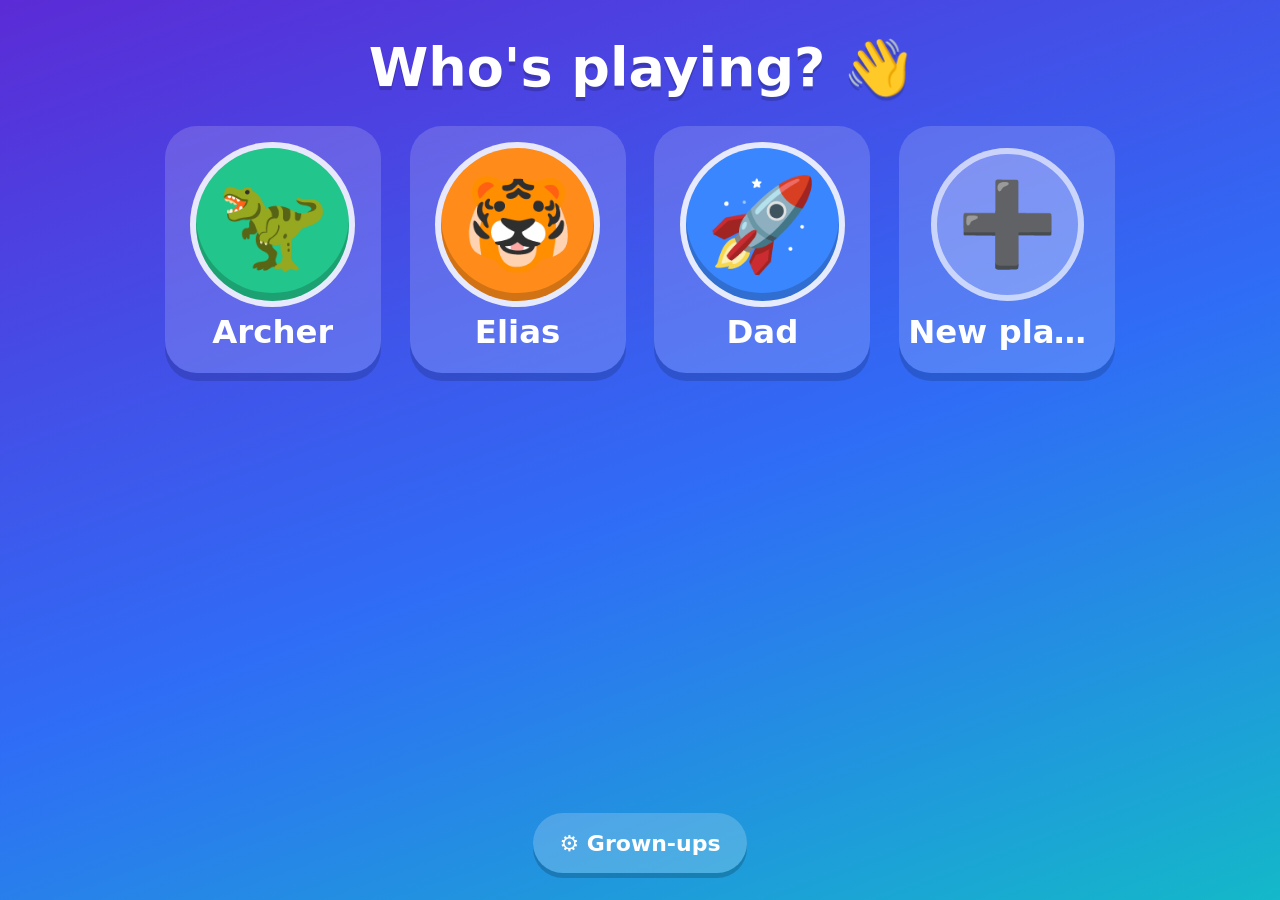
==== index.html @ d4921843 "Family games hub" ====
<!DOCTYPE html>
<html lang="en">
<head>
<meta charset="utf-8">
<meta name="viewport" content="width=device-width, initial-scale=1, maximum-scale=1, user-scalable=no, viewport-fit=cover">
<title>Game Hub</title>
<meta name="apple-mobile-web-app-capable" content="yes">
<meta name="mobile-web-app-capable" content="yes">
<meta name="apple-mobile-web-app-status-bar-style" content="black-translucent">
<meta name="apple-mobile-web-app-title" content="Game Hub">
<meta name="theme-color" content="#5b2bd6">
<meta name="format-detection" content="telephone=no">
<link rel="manifest" href="manifest.webmanifest">
<link rel="apple-touch-icon" href="icons/apple-touch-icon.png">
<link rel="icon" type="image/png" href="icons/icon-192.png">
<link rel="stylesheet" href="hub.css">
</head>
<body>
<!-- 1. WHO'S PLAYING -->
<section id="s-who" class="screen on">
  <h1 class="title">Who's playing? <span class="wave">👋</span></h1>
  <div id="who" class="tiles"></div>
  <div class="foot">
    <button id="editBtn" class="pill hold" data-hold="edit"><span class="ring"></span><span class="lbl">⚙️ Grown-ups</span></button>
    <button id="doneBtn" class="pill hidden">✅ Done</button>
  </div>
  <p id="holdHint" class="hint hidden">Keep holding…</p>
</section>

<!-- 2. GAME PICKER -->
<section id="s-games" class="screen">
  <header class="bar">
    <button id="meBtn" class="me" aria-label="Switch player"><span class="av"></span><span class="nm"></span><small>🔄</small></button>
    <h1 class="title small">Pick a game!</h1>
  </header>
  <div id="games" class="tiles games"></div>
</section>

<!-- 3. PLAY -->
<section id="s-play" class="screen play">
  <iframe id="frame" title="Game" allow="autoplay; fullscreen"></iframe>
  <button id="homeBtn" class="home" aria-label="Back to games">🏠</button>
</section>

<!-- profile editor -->
<div id="modal" class="modal hidden">
  <div class="card">
    <h2 id="mTitle">New player</h2>
    <div class="prev"><span id="mPrev" class="bigav">🐯</span></div>
    <label class="fld">Name<input id="mName" maxlength="14" autocomplete="off" autocapitalize="words" placeholder="Name"></label>
    <label class="fld">Age (helps pick game difficulty)<input id="mAge" type="number" inputmode="numeric" min="2" max="99" placeholder="optional"></label>
    <div class="lbl2">Picture</div>
    <div id="mAvs" class="avs"></div>
    <div class="lbl2">Color</div>
    <div id="mCols" class="cols"></div>
    <div class="row">
      <button id="mDel" class="pill danger hold" data-hold="del"><span class="ring"></span><span class="lbl">🗑️ Hold to delete</span></button>
      <span class="sp"></span>
      <button id="mCancel" class="pill ghost">Cancel</button>
      <button id="mSave" class="pill go">Save</button>
    </div>
  </div>
</div>
<div id="toast" class="toast hidden"></div>
<script src="games.js"></script>
<script src="hub.js"></script>
</body>
</html>
---- hub.css ----
*{box-sizing:border-box;-webkit-tap-highlight-color:transparent;-webkit-touch-callout:none}
html,body{margin:0;height:100%;overflow:hidden;overscroll-behavior:none;-webkit-user-select:none;user-select:none;
  font-family:"Arial Rounded MT Bold","Chalkboard SE","Nunito",system-ui,-apple-system,sans-serif;color:#fff;
  background:linear-gradient(160deg,#5b2bd6 0%,#2f6df6 55%,#14b8c9 100%)}
button{font:inherit;color:inherit;border:0;cursor:pointer;touch-action:manipulation}
.hidden{display:none!important}
.screen{position:fixed;inset:0;display:none;flex-direction:column;align-items:center;overflow-y:auto;-webkit-overflow-scrolling:touch;
  padding:calc(env(safe-area-inset-top) + 3vh) calc(env(safe-area-inset-right) + 3vw) calc(env(safe-area-inset-bottom) + 3vh) calc(env(safe-area-inset-left) + 3vw)}
.screen.on{display:flex}
.title{font-size:clamp(34px,6vmin,64px);margin:1vh 0 3vh;text-shadow:0 4px 0 rgba(0,0,0,.18);text-align:center}
.title.small{font-size:clamp(28px,4.6vmin,48px);margin:0;flex:1}
.wave{display:inline-block;animation:wave 2s infinite;transform-origin:70% 70%}
@keyframes wave{0%,60%,100%{transform:rotate(0)}10%,30%{transform:rotate(16deg)}20%,40%{transform:rotate(-8deg)}}
.tiles{display:flex;flex-wrap:wrap;justify-content:center;gap:3.2vmin;width:100%;max-width:1100px}
/* profile tiles */
.ptile{position:relative;display:flex;flex-direction:column;align-items:center;gap:1.4vmin;width:clamp(150px,24vmin,240px);padding:2.4vmin 1vmin;
  border-radius:32px;background:rgba(255,255,255,.16);box-shadow:0 8px 0 rgba(0,0,0,.15);transition:transform .12s}
.ptile:active{transform:scale(.94)}
.ptile .av{display:flex;align-items:center;justify-content:center;width:clamp(110px,17vmin,170px);height:clamp(110px,17vmin,170px);border-radius:50%;
  font-size:clamp(60px,10vmin,100px);background:var(--c);box-shadow:inset 0 -8px 0 rgba(0,0,0,.18),0 0 0 6px rgba(255,255,255,.85)}
.ptile .nm{font-size:clamp(24px,3.6vmin,38px);font-weight:800;max-width:100%;overflow:hidden;text-overflow:ellipsis;white-space:nowrap}
.ptile .ed{position:absolute;top:8px;right:8px;width:52px;height:52px;border-radius:50%;background:#ffd23f;color:#333;font-size:26px;display:none;align-items:center;justify-content:center;box-shadow:0 4px 0 rgba(0,0,0,.2)}
body.editing .ptile .ed{display:flex}
body.editing .ptile[data-pid]{animation:jig .35s infinite alternate}
@keyframes jig{from{transform:rotate(-1.2deg)}to{transform:rotate(1.2deg)}}
.ptile.add .av{background:rgba(255,255,255,.22);box-shadow:inset 0 0 0 6px rgba(255,255,255,.6);font-size:clamp(56px,9vmin,90px)}
.foot{margin-top:auto;padding-top:4vh;display:flex;gap:16px}
.hint{position:fixed;left:0;right:0;bottom:calc(env(safe-area-inset-bottom) + 6px);margin:0;text-align:center;opacity:.85;font-size:20px;pointer-events:none}
.hold{touch-action:none}
.pill{position:relative;overflow:hidden;min-height:60px;padding:0 26px;border-radius:30px;font-size:22px;font-weight:800;background:rgba(255,255,255,.2);box-shadow:0 5px 0 rgba(0,0,0,.18)}
.pill:active{transform:translateY(3px);box-shadow:0 2px 0 rgba(0,0,0,.18)}
.pill.go{background:#22c55e}.pill.ghost{background:rgba(0,0,0,.18)}.pill.danger{background:#ef4444}
.pill .lbl{position:relative;z-index:1}
.pill .ring{position:absolute;left:0;top:0;bottom:0;width:0;background:rgba(255,255,255,.4);z-index:0}
.pill.holding .ring{width:100%;transition:width 3s linear}
/* game picker */
.bar{display:flex;align-items:center;gap:3vw;width:100%;max-width:1100px;margin-bottom:3vh}
.me{display:flex;align-items:center;gap:12px;padding:8px 18px 8px 8px;border-radius:40px;background:rgba(255,255,255,.18);box-shadow:0 5px 0 rgba(0,0,0,.15)}
.me .av{width:64px;height:64px;border-radius:50%;display:flex;align-items:center;justify-content:center;font-size:38px;background:var(--c);box-shadow:0 0 0 4px #fff}
.me .nm{font-size:26px;font-weight:800}.me small{font-size:22px}
.games{gap:3.5vmin}
.gtile{position:relative;display:flex;flex-direction:column;align-items:center;justify-content:flex-end;width:clamp(220px,40vmin,400px);aspect-ratio:1/1;max-width:44vw;
  border-radius:40px;padding:3vmin;background:var(--c);box-shadow:inset 0 -10px 0 rgba(0,0,0,.2),0 10px 0 rgba(0,0,0,.18);overflow:hidden;transition:transform .12s}
.gtile:active{transform:scale(.95)}
.gtile .ic{flex:1;display:flex;align-items:center;justify-content:center;font-size:clamp(90px,17vmin,170px);filter:drop-shadow(0 6px 0 rgba(0,0,0,.2))}
.gtile .ic img{width:62%;max-width:220px;aspect-ratio:1;border-radius:26%;box-shadow:0 6px 0 rgba(0,0,0,.2);background:#fff}
.gtile .gn{font-size:clamp(24px,3.8vmin,40px);font-weight:900;text-align:center;line-height:1.05;text-shadow:0 3px 0 rgba(0,0,0,.2)}
.gtile .gs{font-size:clamp(16px,2.3vmin,22px);opacity:.9;margin-top:4px}
.gtile.soon{filter:saturate(.35) brightness(.85)}
.gtile.soon::after{content:"Coming soon";position:absolute;top:26px;right:-46px;transform:rotate(35deg);background:#ffd23f;color:#333;font-weight:900;font-size:18px;padding:6px 52px;box-shadow:0 3px 0 rgba(0,0,0,.2)}
/* play */
.screen.play{padding:0;background:#000;overflow:hidden}
#frame{position:absolute;inset:0;width:100%;height:100%;border:0;background:#000}
.home{position:absolute;z-index:5;width:56px;height:56px;border-radius:50%;font-size:28px;background:rgba(255,255,255,.75);box-shadow:0 3px 10px rgba(0,0,0,.35);opacity:.8}
.home:active{transform:scale(.9)}
.home.tl{top:calc(env(safe-area-inset-top) + 10px);left:calc(env(safe-area-inset-left) + 10px)}
.home.tr{top:calc(env(safe-area-inset-top) + 10px);right:calc(env(safe-area-inset-right) + 10px)}
.home.bl{bottom:calc(env(safe-area-inset-bottom) + 10px);left:calc(env(safe-area-inset-left) + 10px)}
.home.br{bottom:calc(env(safe-area-inset-bottom) + 10px);right:calc(env(safe-area-inset-right) + 10px)}
/* modal */
.modal{position:fixed;inset:0;z-index:20;display:flex;align-items:center;justify-content:center;background:rgba(10,10,40,.55);padding:20px}
.card{width:min(640px,100%);max-height:100%;overflow-y:auto;background:#fff;color:#222;border-radius:32px;padding:26px 28px;box-shadow:0 20px 60px rgba(0,0,0,.4)}
.card h2{margin:0 0 6px;font-size:30px;text-align:center}
.prev{display:flex;justify-content:center;margin:6px 0 10px}
.bigav{width:120px;height:120px;border-radius:50%;display:flex;align-items:center;justify-content:center;font-size:72px;background:var(--c,#3a86ff);box-shadow:0 0 0 6px #eee}
.fld{display:block;font-size:17px;font-weight:700;color:#555;margin:10px 0}
.fld input{display:block;width:100%;margin-top:6px;font:inherit;font-size:24px;padding:12px 16px;border-radius:16px;border:3px solid #ddd;-webkit-user-select:text;user-select:text}
.fld input:focus{outline:none;border-color:#5b2bd6}
.lbl2{font-size:17px;font-weight:700;color:#555;margin:12px 0 6px}
.avs{display:grid;grid-template-columns:repeat(auto-fill,minmax(58px,1fr));gap:8px}
.avs button{height:58px;border-radius:16px;background:#f1f1f6;font-size:34px}
.avs button.on{background:#ffe27a;box-shadow:inset 0 0 0 3px #e0a800}
.cols{display:flex;flex-wrap:wrap;gap:10px}
.cols button{width:52px;height:52px;border-radius:50%;background:var(--c)}
.cols button.on{box-shadow:0 0 0 4px #fff,0 0 0 7px #222}
.row{display:flex;align-items:center;gap:10px;margin-top:20px;flex-wrap:wrap}.row .sp{flex:1}
.card .pill{color:#fff}.card .pill.ghost{color:#333;background:#e8e8ee}
.toast{position:fixed;left:50%;top:calc(env(safe-area-inset-top) + 20px);pointer-events:none;transform:translateX(-50%);z-index:30;background:rgba(0,0,0,.75);padding:14px 24px;border-radius:24px;font-size:20px}
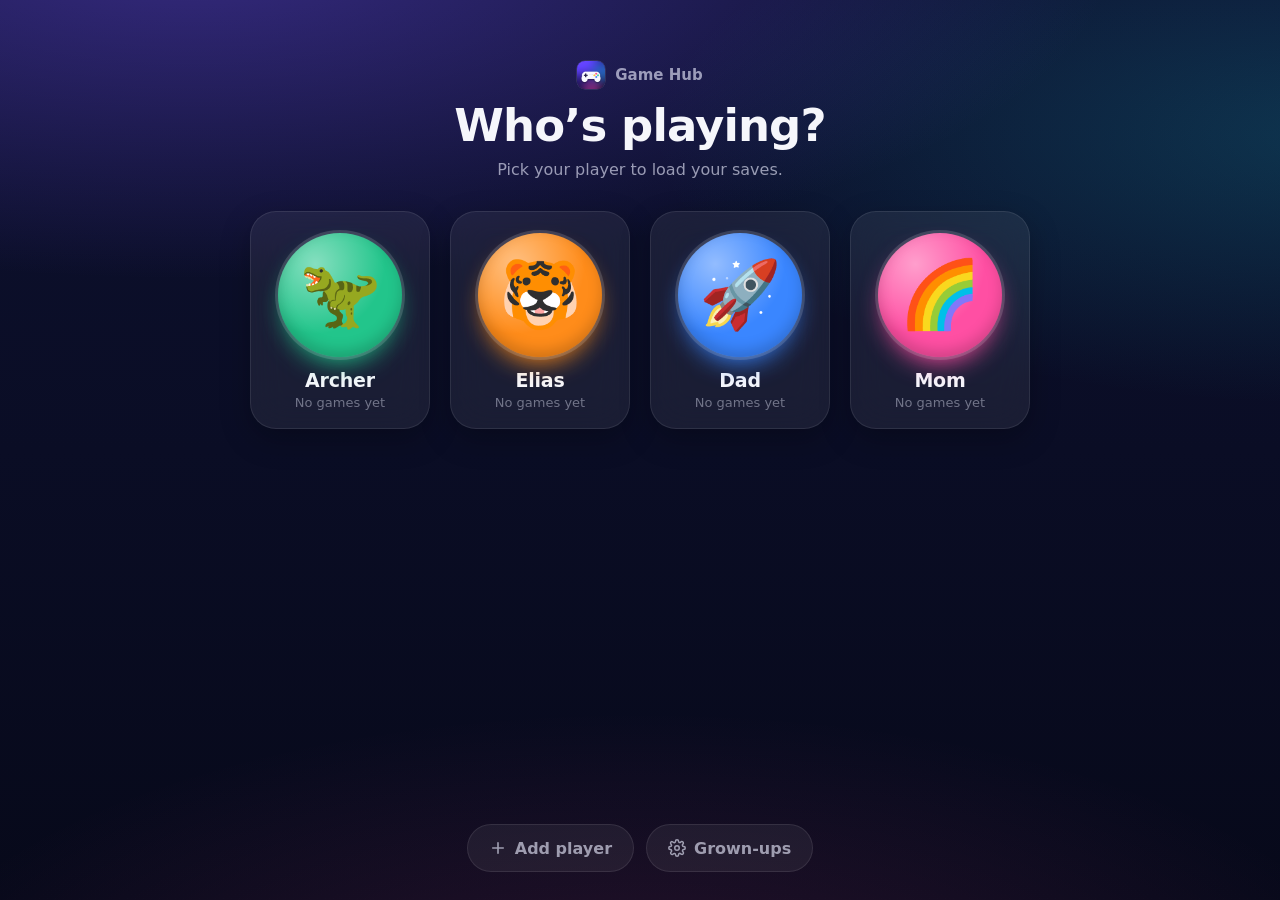
==== commit 1f636b4a: "Hub: premium redesign of game & profile pickers — dark gradient, glass cards, framed rounded-square " ====
--- a/index.html
+++ b/index.html
@@ -8,38 +8,59 @@
 <meta name="mobile-web-app-capable" content="yes">
 <meta name="apple-mobile-web-app-status-bar-style" content="black-translucent">
 <meta name="apple-mobile-web-app-title" content="Game Hub">
-<meta name="theme-color" content="#5b2bd6">
+<meta name="theme-color" content="#07091a">
 <meta name="format-detection" content="telephone=no">
 <link rel="manifest" href="manifest.webmanifest">
 <link rel="apple-touch-icon" href="icons/apple-touch-icon.png">
 <link rel="icon" type="image/png" href="icons/icon-192.png">
+<script>
+/* iOS home-screen (standalone) WebKit bug: the layout viewport (innerHeight, inset:0, 100%, 100dvh) comes up ~one
+   status-bar height short of the physical screen, leaving an unpainted (white) strip at the bottom. 100vh is the
+   full screen there, so standalone uses 100vh, and --gap = the dead strip (kept clear of tappable controls). */
+(function(){var d=document.documentElement,sa=!!(navigator.standalone||(window.matchMedia&&(matchMedia('(display-mode: standalone)').matches||matchMedia('(display-mode: fullscreen)').matches)));
+if(sa)d.classList.add('standalone');
+function gap(){var g=0;if(sa){var a=screen.width,b=screen.height,full=innerWidth>innerHeight?Math.min(a,b):Math.max(a,b);g=Math.max(0,Math.min(120,full-innerHeight));}d.style.setProperty('--gap',g+'px');}
+gap();addEventListener('resize',gap);addEventListener('orientationchange',function(){setTimeout(gap,150);setTimeout(gap,600);});})();
+</script>
 <link rel="stylesheet" href="hub.css">
 </head>
 <body>
 <!-- 1. WHO'S PLAYING -->
 <section id="s-who" class="screen on">
-  <h1 class="title">Who's playing? <span class="wave">👋</span></h1>
-  <div id="who" class="tiles"></div>
-  <div class="foot">
-    <button id="editBtn" class="pill hold" data-hold="edit"><span class="ring"></span><span class="lbl">⚙️ Grown-ups</span></button>
-    <button id="doneBtn" class="pill hidden">✅ Done</button>
+  <div class="wrap">
+    <header class="whohead">
+      <div class="brand"><i></i>Game Hub</div>
+      <h1 class="lt">Who&rsquo;s playing?</h1>
+      <p>Pick your player to load your saves.</p>
+    </header>
+    <div id="who" class="ptiles"></div>
+    <div class="foot">
+      <button id="addBtn" class="pill subtle"><span class="lbl"><svg width="18" height="18" viewBox="0 0 24 24" fill="none" stroke="currentColor" stroke-width="2.2" stroke-linecap="round"><path d="M12 5v14M5 12h14"/></svg>Add player</span></button>
+      <button id="editBtn" class="pill subtle hold" data-hold="edit"><span class="ring"></span><span class="lbl"><svg width="18" height="18" viewBox="0 0 24 24" fill="none" stroke="currentColor" stroke-width="2" stroke-linecap="round" stroke-linejoin="round"><circle cx="12" cy="12" r="3"/><path d="M19.4 15a1.7 1.7 0 0 0 .3 1.8l.1.1a2 2 0 1 1-2.8 2.8l-.1-.1a1.7 1.7 0 0 0-1.8-.3 1.7 1.7 0 0 0-1 1.5V21a2 2 0 1 1-4 0v-.1a1.7 1.7 0 0 0-1.1-1.5 1.7 1.7 0 0 0-1.8.3l-.1.1a2 2 0 1 1-2.8-2.8l.1-.1a1.7 1.7 0 0 0 .3-1.8 1.7 1.7 0 0 0-1.5-1H3a2 2 0 1 1 0-4h.1a1.7 1.7 0 0 0 1.5-1.1 1.7 1.7 0 0 0-.3-1.8l-.1-.1a2 2 0 1 1 2.8-2.8l.1.1a1.7 1.7 0 0 0 1.8.3H9a1.7 1.7 0 0 0 1-1.5V3a2 2 0 1 1 4 0v.1a1.7 1.7 0 0 0 1 1.5 1.7 1.7 0 0 0 1.8-.3l.1-.1a2 2 0 1 1 2.8 2.8l-.1.1a1.7 1.7 0 0 0-.3 1.8V9a1.7 1.7 0 0 0 1.5 1H21a2 2 0 1 1 0 4h-.1a1.7 1.7 0 0 0-1.5 1z"/></svg>Grown-ups</span></button>
+      <button id="doneBtn" class="pill go hidden">Done</button>
+    </div>
   </div>
-  <p id="holdHint" class="hint hidden">Keep holding…</p>
+  <p id="holdHint" class="hint hidden">Keep holding&hellip;</p>
 </section>
 
 <!-- 2. GAME PICKER -->
 <section id="s-games" class="screen">
-  <header class="bar">
-    <button id="meBtn" class="me" aria-label="Switch player"><span class="av"></span><span class="nm"></span><small>🔄</small></button>
-    <h1 class="title small">Pick a game!</h1>
-  </header>
-  <div id="games" class="tiles games"></div>
+  <div class="wrap">
+    <header class="top">
+      <button id="meBtn" class="me press" aria-label="Switch player"><span class="av"></span><span class="nm"></span>
+        <span class="sw"><svg width="15" height="15" viewBox="0 0 24 24" fill="none" stroke="currentColor" stroke-width="2.3" stroke-linecap="round" stroke-linejoin="round"><path d="M7 3L3 7l4 4"/><path d="M3 7h14"/><path d="M17 13l4 4-4 4"/><path d="M21 17H7"/></svg>Switch</span></button>
+    </header>
+    <div class="lthead"><div id="greet" class="eyebrow"></div><h1 class="lt">Games</h1></div>
+    <div id="hero"></div>
+    <h2 class="sec">All games <small id="gcount"></small></h2>
+    <div id="games" class="grid"></div>
+  </div>
 </section>
 
 <!-- 3. PLAY -->
 <section id="s-play" class="screen play">
   <iframe id="frame" title="Game" allow="autoplay; fullscreen"></iframe>
-  <button id="homeBtn" class="home" aria-label="Back to games">🏠</button>
+  <button id="homeBtn" class="home" aria-label="Back to games"><svg width="26" height="26" viewBox="0 0 24 24" fill="none" stroke="currentColor" stroke-width="2.1" stroke-linecap="round" stroke-linejoin="round"><path d="M3 10.5L12 3l9 7.5"/><path d="M5 9.5V20a1 1 0 0 0 1 1h4v-6h4v6h4a1 1 0 0 0 1-1V9.5"/></svg></button>
 </section>
 
 <!-- profile editor -->
--- a/hub.css
+++ b/hub.css
@@ -1,78 +1,151 @@
+/* Game Hub — premium dark launcher (profiles -> games -> play) */
+:root{--bg0:#07091a;--bg1:#0d1130;--card:rgba(255,255,255,.065);--card2:rgba(255,255,255,.1);--line:rgba(255,255,255,.09);
+  --tx:#f5f6fb;--mut:rgba(235,238,255,.62);--mut2:rgba(235,238,255,.42);--acc:#8b7bff;--r:22px;
+  --sat:env(safe-area-inset-top);--sab:env(safe-area-inset-bottom);--sal:env(safe-area-inset-left);--sar:env(safe-area-inset-right);
+  --pad:20px;--font:-apple-system,BlinkMacSystemFont,"SF Pro Display","SF Pro Text","Inter","Segoe UI",system-ui,Roboto,"Helvetica Neue",Arial,sans-serif}
 *{box-sizing:border-box;-webkit-tap-highlight-color:transparent;-webkit-touch-callout:none}
 html,body{margin:0;height:100%;overflow:hidden;overscroll-behavior:none;-webkit-user-select:none;user-select:none;
-  font-family:"Arial Rounded MT Bold","Chalkboard SE","Nunito",system-ui,-apple-system,sans-serif;color:#fff;
-  background:linear-gradient(160deg,#5b2bd6 0%,#2f6df6 55%,#14b8c9 100%)}
-button{font:inherit;color:inherit;border:0;cursor:pointer;touch-action:manipulation}
+  font-family:var(--font);color:var(--tx);-webkit-font-smoothing:antialiased;-moz-osx-font-smoothing:grayscale;
+  background:radial-gradient(120% 60% at 15% -5%,rgba(118,82,255,.38) 0%,rgba(118,82,255,0) 60%),
+    radial-gradient(90% 50% at 105% 15%,rgba(20,184,201,.22) 0%,rgba(20,184,201,0) 60%),
+    radial-gradient(100% 60% at 50% 115%,rgba(255,79,163,.14) 0%,rgba(255,79,163,0) 60%),
+    linear-gradient(180deg,var(--bg1) 0%,var(--bg0) 100%) fixed}
+html{background:var(--bg0);--gap:0px} /* never let iOS show white behind/below the page */
+button{font:inherit;color:inherit;border:0;background:none;padding:0;cursor:pointer;touch-action:manipulation}
+svg{display:block}
 .hidden{display:none!important}
-.screen{position:fixed;inset:0;display:none;flex-direction:column;align-items:center;overflow-y:auto;-webkit-overflow-scrolling:touch;
-  padding:calc(env(safe-area-inset-top) + 3vh) calc(env(safe-area-inset-right) + 3vw) calc(env(safe-area-inset-bottom) + 3vh) calc(env(safe-area-inset-left) + 3vw)}
+.screen{position:fixed;inset:0;display:none;flex-direction:column;align-items:center;overflow-y:auto;overflow-x:hidden;-webkit-overflow-scrolling:touch;
+  padding:calc(var(--sat) + 14px) calc(var(--sar) + var(--pad)) calc(var(--sab) + 28px) calc(var(--sal) + var(--pad))}
 .screen.on{display:flex}
-.title{font-size:clamp(34px,6vmin,64px);margin:1vh 0 3vh;text-shadow:0 4px 0 rgba(0,0,0,.18);text-align:center}
-.title.small{font-size:clamp(28px,4.6vmin,48px);margin:0;flex:1}
-.wave{display:inline-block;animation:wave 2s infinite;transform-origin:70% 70%}
-@keyframes wave{0%,60%,100%{transform:rotate(0)}10%,30%{transform:rotate(16deg)}20%,40%{transform:rotate(-8deg)}}
-.tiles{display:flex;flex-wrap:wrap;justify-content:center;gap:3.2vmin;width:100%;max-width:1100px}
-/* profile tiles */
-.ptile{position:relative;display:flex;flex-direction:column;align-items:center;gap:1.4vmin;width:clamp(150px,24vmin,240px);padding:2.4vmin 1vmin;
-  border-radius:32px;background:rgba(255,255,255,.16);box-shadow:0 8px 0 rgba(0,0,0,.15);transition:transform .12s}
-.ptile:active{transform:scale(.94)}
-.ptile .av{display:flex;align-items:center;justify-content:center;width:clamp(110px,17vmin,170px);height:clamp(110px,17vmin,170px);border-radius:50%;
-  font-size:clamp(60px,10vmin,100px);background:var(--c);box-shadow:inset 0 -8px 0 rgba(0,0,0,.18),0 0 0 6px rgba(255,255,255,.85)}
-.ptile .nm{font-size:clamp(24px,3.6vmin,38px);font-weight:800;max-width:100%;overflow:hidden;text-overflow:ellipsis;white-space:nowrap}
-.ptile .ed{position:absolute;top:8px;right:8px;width:52px;height:52px;border-radius:50%;background:#ffd23f;color:#333;font-size:26px;display:none;align-items:center;justify-content:center;box-shadow:0 4px 0 rgba(0,0,0,.2)}
+.wrap{width:100%;max-width:1040px;display:flex;flex-direction:column;flex:1 0 auto}
+.press{transition:transform .18s cubic-bezier(.2,.8,.2,1),filter .18s}
+.press:active{transform:scale(.96);filter:brightness(1.08)}
+.eyebrow{font-size:13px;font-weight:600;letter-spacing:.06em;text-transform:uppercase;color:var(--mut)}
+.lt{font-size:34px;line-height:1.1;font-weight:700;letter-spacing:-.02em;margin:2px 0 0}
+.sec{display:flex;align-items:baseline;justify-content:space-between;font-size:22px;font-weight:700;letter-spacing:-.01em;margin:26px 0 12px}
+.sec small{font-size:14px;font-weight:500;color:var(--mut2)}
+.brand{display:flex;align-items:center;gap:10px;font-size:15px;font-weight:600;color:var(--mut)}
+.brand i{width:28px;height:28px;border-radius:8px;background:url(icons/icon-192.png) center/cover;box-shadow:0 0 0 .5px rgba(255,255,255,.2)}
+
+/* ---------- profile picker ---------- */
+.whohead{display:flex;flex-direction:column;align-items:center;text-align:center;gap:10px;margin:4vh 0 3.5vh}
+.whohead .lt{font-size:clamp(32px,5vmin,48px)}
+.whohead p{margin:0;color:var(--mut);font-size:16px}
+.ptiles{display:flex;flex-wrap:wrap;justify-content:center;gap:16px;width:100%;max-width:960px;margin:0 auto}
+.ptiles .ptile{flex:0 0 calc((100% - 16px)/2);max-width:220px}
+@media (min-width:600px){.ptiles{gap:20px}.ptiles .ptile{flex:0 0 180px}}
+#s-who .whohead{margin-top:max(3vh,calc((100vh - 760px)/3))}
+.ptile{position:relative;display:flex;flex-direction:column;align-items:center;gap:12px;padding:22px 12px 18px;border-radius:26px;
+  background:var(--card);box-shadow:inset 0 0 0 1px var(--line),0 10px 30px rgba(0,0,0,.25);-webkit-backdrop-filter:blur(20px);backdrop-filter:blur(20px)}
+.ptile .av{position:relative;display:flex;align-items:center;justify-content:center;width:clamp(88px,22vmin,124px);aspect-ratio:1;border-radius:50%;
+  font-size:clamp(46px,11.5vmin,66px);background:radial-gradient(circle at 30% 25%,rgba(255,255,255,.45),rgba(255,255,255,0) 55%),var(--c);
+  box-shadow:inset 0 -6px 14px rgba(0,0,0,.18),0 0 0 3px rgba(255,255,255,.14),0 12px 26px -8px var(--c)}
+.ptile .nm{font-size:19px;font-weight:650;letter-spacing:-.01em;max-width:100%;overflow:hidden;text-overflow:ellipsis;white-space:nowrap}
+.ptile .meta{font-size:13px;color:var(--mut2);margin-top:-8px;max-width:100%;overflow:hidden;text-overflow:ellipsis;white-space:nowrap;min-height:16px}
+.ptile .ed{position:absolute;top:10px;right:10px;width:36px;height:36px;border-radius:50%;background:#fff;color:#111;display:none;align-items:center;justify-content:center;box-shadow:0 4px 12px rgba(0,0,0,.35)}
 body.editing .ptile .ed{display:flex}
 body.editing .ptile[data-pid]{animation:jig .35s infinite alternate}
-@keyframes jig{from{transform:rotate(-1.2deg)}to{transform:rotate(1.2deg)}}
-.ptile.add .av{background:rgba(255,255,255,.22);box-shadow:inset 0 0 0 6px rgba(255,255,255,.6);font-size:clamp(56px,9vmin,90px)}
-.foot{margin-top:auto;padding-top:4vh;display:flex;gap:16px}
-.hint{position:fixed;left:0;right:0;bottom:calc(env(safe-area-inset-bottom) + 6px);margin:0;text-align:center;opacity:.85;font-size:20px;pointer-events:none}
+@keyframes jig{from{transform:rotate(-1deg)}to{transform:rotate(1deg)}}
+.ptile.add{background:transparent;box-shadow:inset 0 0 0 1.5px rgba(255,255,255,.16)}
+.ptile.add .av{background:rgba(255,255,255,.07);box-shadow:inset 0 0 0 1px var(--line);color:var(--mut)}
+.ptile.add .nm{color:var(--mut)}
+.foot{margin-top:auto;padding-top:5vh;display:flex;justify-content:center;gap:12px}
+.hint{position:fixed;left:0;right:0;bottom:calc(var(--sab) + 8px);margin:0;text-align:center;color:var(--mut);font-size:15px;pointer-events:none}
 .hold{touch-action:none}
-.pill{position:relative;overflow:hidden;min-height:60px;padding:0 26px;border-radius:30px;font-size:22px;font-weight:800;background:rgba(255,255,255,.2);box-shadow:0 5px 0 rgba(0,0,0,.18)}
-.pill:active{transform:translateY(3px);box-shadow:0 2px 0 rgba(0,0,0,.18)}
-.pill.go{background:#22c55e}.pill.ghost{background:rgba(0,0,0,.18)}.pill.danger{background:#ef4444}
-.pill .lbl{position:relative;z-index:1}
-.pill .ring{position:absolute;left:0;top:0;bottom:0;width:0;background:rgba(255,255,255,.4);z-index:0}
+.pill{position:relative;overflow:hidden;display:inline-flex;align-items:center;justify-content:center;gap:8px;min-height:48px;padding:0 22px;border-radius:24px;
+  font-size:16px;font-weight:600;background:var(--card2);box-shadow:inset 0 0 0 1px var(--line);transition:transform .15s}
+.pill:active{transform:scale(.96)}
+.pill .lbl{position:relative;z-index:1;display:inline-flex;align-items:center;gap:8px}
+.pill.go{background:#fff;color:#0b0d1a;box-shadow:none}.pill.ghost{background:rgba(255,255,255,.08)}.pill.danger{background:rgba(255,69,58,.18);color:#ff6b61;box-shadow:inset 0 0 0 1px rgba(255,69,58,.35)}
+.pill.subtle{background:rgba(255,255,255,.06);color:var(--mut)}
+.pill .ring{position:absolute;left:0;top:0;bottom:0;width:0;background:rgba(255,255,255,.22);z-index:0}
 .pill.holding .ring{width:100%;transition:width 3s linear}
-/* game picker */
-.bar{display:flex;align-items:center;gap:3vw;width:100%;max-width:1100px;margin-bottom:3vh}
-.me{display:flex;align-items:center;gap:12px;padding:8px 18px 8px 8px;border-radius:40px;background:rgba(255,255,255,.18);box-shadow:0 5px 0 rgba(0,0,0,.15)}
-.me .av{width:64px;height:64px;border-radius:50%;display:flex;align-items:center;justify-content:center;font-size:38px;background:var(--c);box-shadow:0 0 0 4px #fff}
-.me .nm{font-size:26px;font-weight:800}.me small{font-size:22px}
-.games{gap:3.5vmin}
-.gtile{position:relative;display:flex;flex-direction:column;align-items:center;justify-content:flex-end;width:clamp(220px,40vmin,400px);aspect-ratio:1/1;max-width:44vw;
-  border-radius:40px;padding:3vmin;background:var(--c);box-shadow:inset 0 -10px 0 rgba(0,0,0,.2),0 10px 0 rgba(0,0,0,.18);overflow:hidden;transition:transform .12s}
-.gtile:active{transform:scale(.95)}
-.gtile .ic{flex:1;display:flex;align-items:center;justify-content:center;font-size:clamp(90px,17vmin,170px);filter:drop-shadow(0 6px 0 rgba(0,0,0,.2))}
-.gtile .ic img{width:62%;max-width:220px;aspect-ratio:1;border-radius:26%;box-shadow:0 6px 0 rgba(0,0,0,.2);background:#fff}
-.gtile .gn{font-size:clamp(24px,3.8vmin,40px);font-weight:900;text-align:center;line-height:1.05;text-shadow:0 3px 0 rgba(0,0,0,.2)}
-.gtile .gs{font-size:clamp(16px,2.3vmin,22px);opacity:.9;margin-top:4px}
-.gtile.soon{filter:saturate(.35) brightness(.85)}
-.gtile.soon::after{content:"Coming soon";position:absolute;top:26px;right:-46px;transform:rotate(35deg);background:#ffd23f;color:#333;font-weight:900;font-size:18px;padding:6px 52px;box-shadow:0 3px 0 rgba(0,0,0,.2)}
-/* play */
+
+/* ---------- game picker ---------- */
+.top{display:flex;align-items:center;justify-content:space-between;gap:12px;min-height:44px}
+.me{display:flex;align-items:center;gap:10px;padding:4px 14px 4px 4px;border-radius:999px;background:var(--card);box-shadow:inset 0 0 0 1px var(--line);
+  -webkit-backdrop-filter:blur(20px);backdrop-filter:blur(20px);min-height:44px;max-width:70%}
+.me .av{flex:none;width:36px;height:36px;border-radius:50%;display:flex;align-items:center;justify-content:center;font-size:21px;
+  background:radial-gradient(circle at 30% 25%,rgba(255,255,255,.45),rgba(255,255,255,0) 55%),var(--c)}
+.me .nm{font-size:16px;font-weight:600;overflow:hidden;text-overflow:ellipsis;white-space:nowrap}
+.me .sw{flex:none;color:var(--mut);display:flex;align-items:center;gap:4px;font-size:13px;font-weight:500}
+.lthead{margin:18px 0 18px}
+.hero{position:relative;display:flex;align-items:center;gap:18px;width:100%;padding:18px;border-radius:28px;overflow:hidden;text-align:left;isolation:isolate;
+  background:#151937;box-shadow:inset 0 0 0 1px rgba(255,255,255,.1),0 20px 50px -20px rgba(0,0,0,.7)}
+.hero .bgimg{position:absolute;inset:-40% auto -40% -15%;width:80%;z-index:-2;background:var(--img) center/cover;filter:blur(38px) saturate(1.5);opacity:.75;transform:scale(1.1)}
+.hero::before{content:"";position:absolute;inset:0;z-index:-1;background:linear-gradient(100deg,rgba(8,10,28,.82) 0%,rgba(8,10,28,.55) 55%,rgba(8,10,28,.25) 100%)}
+.hero .ic{flex:none;width:clamp(92px,26vw,132px)}
+.hero .tx{flex:1;min-width:0;display:flex;flex-direction:column;gap:4px}
+.hero .eyebrow{color:rgba(255,255,255,.75)}
+.hero .gn{font-size:clamp(22px,6vw,30px);font-weight:700;letter-spacing:-.02em;line-height:1.1}
+.hero .gs{font-size:15px;color:rgba(255,255,255,.72)}
+.hero .play{align-self:flex-start;margin-top:10px;display:inline-flex;align-items:center;gap:6px;height:36px;padding:0 18px;border-radius:18px;background:#fff;color:#0b0d1a;font-size:15px;font-weight:700}
+.icon{position:relative;display:block;aspect-ratio:1;border-radius:23%;overflow:hidden;background:var(--c);box-shadow:0 10px 24px -10px rgba(0,0,0,.7),0 2px 6px rgba(0,0,0,.25)}
+.icon img{display:block;width:100%;height:100%;object-fit:cover}
+.icon::after{content:"";position:absolute;inset:0;border-radius:inherit;box-shadow:inset 0 0 0 1px rgba(255,255,255,.14);pointer-events:none}
+.icon .em{display:flex;width:100%;height:100%;align-items:center;justify-content:center;font-size:56px}
+.grid{display:grid;grid-template-columns:repeat(2,minmax(0,1fr));gap:14px;width:100%}
+.gtile{position:relative;display:flex;flex-direction:column;align-items:stretch;gap:0;padding:12px 12px 14px;border-radius:var(--r);text-align:left;min-width:0;
+  background:var(--card);box-shadow:inset 0 0 0 1px var(--line);-webkit-backdrop-filter:blur(20px);backdrop-filter:blur(20px)}
+.gtile .icon{width:100%}
+.gtile .gn{margin-top:12px;font-size:17px;font-weight:650;letter-spacing:-.01em;line-height:1.2;white-space:nowrap;overflow:hidden;text-overflow:ellipsis}
+.gtile .gs{margin-top:2px;font-size:13.5px;color:var(--mut);white-space:nowrap;overflow:hidden;text-overflow:ellipsis}
+.gtile .lp{margin-top:6px;font-size:12px;color:var(--mut2);white-space:nowrap;overflow:hidden;text-overflow:ellipsis;min-height:15px}
+.badge{position:absolute;top:18px;left:18px;z-index:2;padding:3px 8px;border-radius:8px;font-size:11px;font-weight:700;letter-spacing:.05em;background:rgba(0,0,0,.55);color:#fff;-webkit-backdrop-filter:blur(10px);backdrop-filter:blur(10px)}
+.badge.new{background:#ff375f}
+.gtile.soon{opacity:.45}
+@media (min-width:600px){.grid{grid-template-columns:repeat(3,minmax(0,1fr));gap:18px}:root{--pad:28px}.lt{font-size:40px}}
+@media (min-width:760px){.grid{gap:22px}.gtile{padding:16px 16px 18px;border-radius:26px}.gtile .gn{font-size:20px;margin-top:14px}.gtile .gs{font-size:15px}.gtile .lp{font-size:13px}.sec{font-size:26px;margin:32px 0 16px}.hero{padding:24px;gap:26px}.hero .ic{width:150px}.hero .gn{font-size:34px}.hero .gs{font-size:17px}.hero .play{height:42px;font-size:16px;padding:0 22px;border-radius:21px}}
+@media (min-width:1000px) and (min-height:600px) and (orientation:landscape){.wrap{max-width:1080px}.grid{grid-template-columns:repeat(6,minmax(0,1fr));gap:16px}.gtile{padding:12px 12px 14px;border-radius:22px}.gtile .gn{font-size:16px}.gtile .gs{font-size:13px}.gtile .lp{font-size:12px}}
+/* phones in landscape: compact header, hero beside the grid would be cramped, so slim hero */
+@media (max-height:500px) and (orientation:landscape){
+  .lthead{margin:8px 0 12px}.lthead .eyebrow{display:none}.lt{font-size:30px}.whohead{margin:10px 0 16px;gap:4px}.whohead .lt{font-size:28px}.whohead p{display:none}
+  .hero{padding:14px;gap:16px}.hero .ic{width:84px}.hero .gn{font-size:24px}.hero .gs{font-size:14px}.hero .play{margin-top:6px}
+  .grid{grid-template-columns:repeat(3,minmax(0,1fr));gap:12px}.sec{margin:18px 0 10px}
+  .gtile{display:grid;grid-template-columns:64px 1fr;grid-template-rows:auto auto auto;column-gap:12px;align-items:center;padding:10px;border-radius:18px}
+  .gtile .icon{grid-row:1/4;width:64px}.gtile .gn{margin-top:0;font-size:15.5px}.gtile .gs{font-size:12.5px}.gtile .lp{margin-top:2px;font-size:11.5px}
+  .badge{top:6px;left:6px;font-size:9px;padding:2px 5px}
+  .ptile{padding:14px 10px 12px;gap:8px}.ptile .av{width:72px;font-size:40px}.foot{padding-top:16px}
+}
+@media (max-width:360px){:root{--pad:14px}.grid{gap:10px}.gtile{padding:10px 10px 12px}.gtile .gn{font-size:16px}}
+
+/* ---------- play ---------- */
 .screen.play{padding:0;background:#000;overflow:hidden}
 #frame{position:absolute;inset:0;width:100%;height:100%;border:0;background:#000}
-.home{position:absolute;z-index:5;width:56px;height:56px;border-radius:50%;font-size:28px;background:rgba(255,255,255,.75);box-shadow:0 3px 10px rgba(0,0,0,.35);opacity:.8}
+/* games that are not edge-to-edge aware stay above the dead strip; the strip is painted with the game's own background */
+.screen.play.inset #frame{height:calc(100% - var(--gap))}
+/* iOS standalone: fill the physical screen (see index.html) */
+html.standalone,html.standalone body{height:100vh}
+html.standalone .screen{bottom:auto;height:100vh;padding-bottom:calc(max(var(--sab),var(--gap)) + 28px)}
+html.standalone .screen.play{padding:0}
+.home{position:absolute;z-index:5;width:56px;height:56px;border-radius:50%;display:flex;align-items:center;justify-content:center;color:#fff;
+  background:rgba(20,22,40,.55);box-shadow:inset 0 0 0 1px rgba(255,255,255,.22),0 4px 14px rgba(0,0,0,.35);-webkit-backdrop-filter:blur(14px) saturate(1.4);backdrop-filter:blur(14px) saturate(1.4)}
 .home:active{transform:scale(.9)}
-.home.tl{top:calc(env(safe-area-inset-top) + 10px);left:calc(env(safe-area-inset-left) + 10px)}
-.home.tr{top:calc(env(safe-area-inset-top) + 10px);right:calc(env(safe-area-inset-right) + 10px)}
-.home.bl{bottom:calc(env(safe-area-inset-bottom) + 10px);left:calc(env(safe-area-inset-left) + 10px)}
-.home.br{bottom:calc(env(safe-area-inset-bottom) + 10px);right:calc(env(safe-area-inset-right) + 10px)}
-/* modal */
-.modal{position:fixed;inset:0;z-index:20;display:flex;align-items:center;justify-content:center;background:rgba(10,10,40,.55);padding:20px}
-.card{width:min(640px,100%);max-height:100%;overflow-y:auto;background:#fff;color:#222;border-radius:32px;padding:26px 28px;box-shadow:0 20px 60px rgba(0,0,0,.4)}
-.card h2{margin:0 0 6px;font-size:30px;text-align:center}
-.prev{display:flex;justify-content:center;margin:6px 0 10px}
-.bigav{width:120px;height:120px;border-radius:50%;display:flex;align-items:center;justify-content:center;font-size:72px;background:var(--c,#3a86ff);box-shadow:0 0 0 6px #eee}
-.fld{display:block;font-size:17px;font-weight:700;color:#555;margin:10px 0}
-.fld input{display:block;width:100%;margin-top:6px;font:inherit;font-size:24px;padding:12px 16px;border-radius:16px;border:3px solid #ddd;-webkit-user-select:text;user-select:text}
-.fld input:focus{outline:none;border-color:#5b2bd6}
-.lbl2{font-size:17px;font-weight:700;color:#555;margin:12px 0 6px}
-.avs{display:grid;grid-template-columns:repeat(auto-fill,minmax(58px,1fr));gap:8px}
-.avs button{height:58px;border-radius:16px;background:#f1f1f6;font-size:34px}
-.avs button.on{background:#ffe27a;box-shadow:inset 0 0 0 3px #e0a800}
-.cols{display:flex;flex-wrap:wrap;gap:10px}
-.cols button{width:52px;height:52px;border-radius:50%;background:var(--c)}
-.cols button.on{box-shadow:0 0 0 4px #fff,0 0 0 7px #222}
-.row{display:flex;align-items:center;gap:10px;margin-top:20px;flex-wrap:wrap}.row .sp{flex:1}
-.card .pill{color:#fff}.card .pill.ghost{color:#333;background:#e8e8ee}
-.toast{position:fixed;left:50%;top:calc(env(safe-area-inset-top) + 20px);pointer-events:none;transform:translateX(-50%);z-index:30;background:rgba(0,0,0,.75);padding:14px 24px;border-radius:24px;font-size:20px}
+.home.tl{top:calc(var(--sat) + 10px);left:calc(var(--sal) + 10px)}
+.home.tr{top:calc(var(--sat) + 10px);right:calc(var(--sar) + 10px)}
+.home.bl{bottom:calc(max(var(--sab),var(--gap)) + 10px);left:calc(var(--sal) + 10px)}
+.home.br{bottom:calc(max(var(--sab),var(--gap)) + 10px);right:calc(var(--sar) + 10px)}
+
+/* ---------- profile editor (sheet) ---------- */
+.modal{position:fixed;inset:0;z-index:20;display:flex;align-items:center;justify-content:center;background:rgba(3,4,12,.6);-webkit-backdrop-filter:blur(8px);backdrop-filter:blur(8px);
+  padding:calc(var(--sat) + 16px) calc(var(--sar) + 16px) calc(var(--sab) + 16px) calc(var(--sal) + 16px)}
+.card{width:min(600px,100%);max-height:100%;overflow-y:auto;background:#161a33;color:var(--tx);border-radius:28px;padding:24px;box-shadow:inset 0 0 0 1px var(--line),0 30px 80px rgba(0,0,0,.6)}
+.card h2{margin:0 0 6px;font-size:24px;font-weight:700;text-align:center;letter-spacing:-.01em}
+.prev{display:flex;justify-content:center;margin:8px 0 12px}
+.bigav{width:104px;height:104px;border-radius:50%;display:flex;align-items:center;justify-content:center;font-size:58px;
+  background:radial-gradient(circle at 30% 25%,rgba(255,255,255,.45),rgba(255,255,255,0) 55%),var(--c,#3a86ff);box-shadow:0 0 0 3px rgba(255,255,255,.14)}
+.fld{display:block;font-size:13px;font-weight:600;color:var(--mut);margin:12px 0;text-transform:uppercase;letter-spacing:.04em}
+.fld input{display:block;width:100%;margin-top:6px;font:inherit;font-size:18px;text-transform:none;letter-spacing:0;color:var(--tx);padding:12px 14px;border-radius:14px;border:0;
+  background:rgba(255,255,255,.07);box-shadow:inset 0 0 0 1px var(--line);-webkit-user-select:text;user-select:text}
+.fld input:focus{outline:none;box-shadow:inset 0 0 0 2px var(--acc)}
+.lbl2{font-size:13px;font-weight:600;color:var(--mut);margin:14px 0 8px;text-transform:uppercase;letter-spacing:.04em}
+.avs{display:grid;grid-template-columns:repeat(auto-fill,minmax(52px,1fr));gap:8px}
+.avs button{height:52px;border-radius:14px;background:rgba(255,255,255,.06);font-size:30px}
+.avs button.on{background:rgba(139,123,255,.28);box-shadow:inset 0 0 0 2px var(--acc)}
+.cols{display:flex;flex-wrap:wrap;gap:12px}
+.cols button{width:44px;height:44px;border-radius:50%;background:var(--c)}
+.cols button.on{box-shadow:0 0 0 3px #161a33,0 0 0 5px #fff}
+.row{display:flex;align-items:center;gap:10px;margin-top:22px;flex-wrap:wrap}.row .sp{flex:1}
+.toast{position:fixed;left:50%;top:calc(var(--sat) + 14px);pointer-events:none;transform:translateX(-50%);z-index:30;background:rgba(30,32,52,.85);
+  -webkit-backdrop-filter:blur(16px);backdrop-filter:blur(16px);box-shadow:inset 0 0 0 1px var(--line),0 10px 30px rgba(0,0,0,.4);padding:12px 20px;border-radius:20px;font-size:15px;font-weight:600;white-space:nowrap}
+@media (prefers-reduced-motion:reduce){.press,.pill{transition:none}body.editing .ptile[data-pid]{animation:none}}
